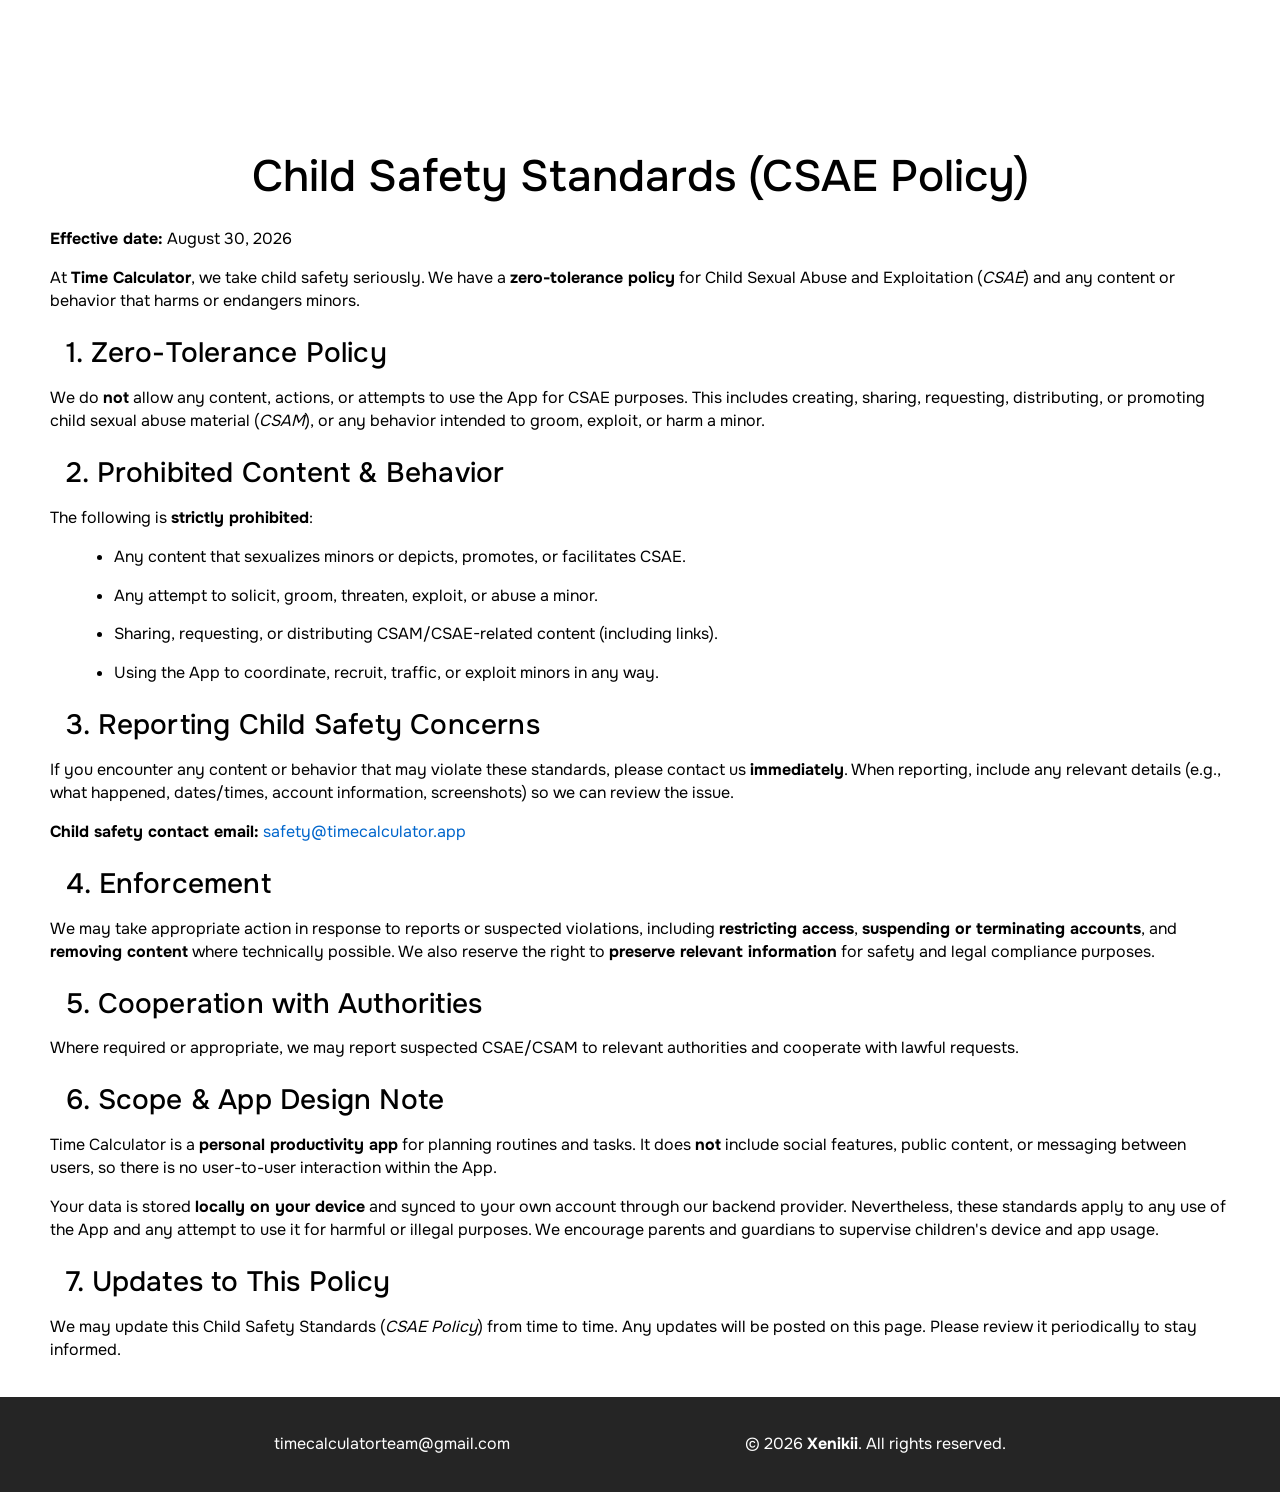
==== child-safety-standards.html @ 163e354d "feat: add main content" ====
<!DOCTYPE html>
<html lang="en">
<head>
    <meta charset="UTF-8">
    <meta name="viewport" content="width=device-width, initial-scale=1.0">
    <title>Child Safety Standards - Time Calculator</title>
    <link rel="stylesheet" href="index.css">
    <link rel="icon" type="image/x-icon" href="data:image/svg+xml,<svg xmlns='http://www.w3.org/2000/svg' viewBox='0 0 100 100'><circle cx='50' cy='50' r='45' fill='%23333'/><text x='50' y='65' font-size='60' fill='white' text-anchor='middle' font-family='Arial' font-weight='bold'>TC</text></svg>">
</head>
<body>
<div class="content-data">
    <h1>Child Safety Standards (CSAE Policy)</h1>

    <p><strong>Effective date:</strong> August 30, 2026</p>

    <p>At <strong>Time Calculator</strong>, we take child safety seriously. We have a <strong>zero-tolerance policy</strong> for Child Sexual Abuse and Exploitation (<em>CSAE</em>) and any content or behavior that harms or endangers minors.</p>

    <h2>1. Zero-Tolerance Policy</h2>

    <p>We do <strong>not</strong> allow any content, actions, or attempts to use the App for CSAE purposes. This includes creating, sharing, requesting, distributing, or promoting child sexual abuse material (<em>CSAM</em>), or any behavior intended to groom, exploit, or harm a minor.</p>

    <h2>2. Prohibited Content & Behavior</h2>

    <p>The following is <strong>strictly prohibited</strong>:</p>

    <ul>
        <li>Any content that sexualizes minors or depicts, promotes, or facilitates CSAE.</li>
        <li>Any attempt to solicit, groom, threaten, exploit, or abuse a minor.</li>
        <li>Sharing, requesting, or distributing CSAM/CSAE-related content (including links).</li>
        <li>Using the App to coordinate, recruit, traffic, or exploit minors in any way.</li>
    </ul>

    <h2>3. Reporting Child Safety Concerns</h2>

    <p>If you encounter any content or behavior that may violate these standards, please contact us <strong>immediately</strong>. When reporting, include any relevant details (e.g., what happened, dates/times, account information, screenshots) so we can review the issue.</p>

    <p><strong>Child safety contact email:</strong> <a href="mailto:safety@timecalculator.app">safety@timecalculator.app</a></p>

    <h2>4. Enforcement</h2>

    <p>We may take appropriate action in response to reports or suspected violations, including <strong>restricting access</strong>, <strong>suspending or terminating accounts</strong>, and <strong>removing content</strong> where technically possible. We also reserve the right to <strong>preserve relevant information</strong> for safety and legal compliance purposes.</p>

    <h2>5. Cooperation with Authorities</h2>

    <p>Where required or appropriate, we may report suspected CSAE/CSAM to relevant authorities and cooperate with lawful requests.</p>

    <h2>6. Scope & App Design Note</h2>

    <p>Time Calculator is a <strong>personal productivity app</strong> for planning routines and tasks. It does <strong>not</strong> include social features, public content, or messaging between users, so there is no user-to-user interaction within the App.</p>

    <p>Your data is stored <strong>locally on your device</strong> and synced to your own account through our backend provider. Nevertheless, these standards apply to any use of the App and any attempt to use it for harmful or illegal purposes. We encourage parents and guardians to supervise children's device and app usage.</p>

    <h2>7. Updates to This Policy</h2>

    <p>We may update this Child Safety Standards (<em>CSAE Policy</em>) from time to time. Any updates will be posted on this page. Please review it periodically to stay informed.</p>
</div>
<footer>
    <p><a href="mailto:timecalculatorteam@gmail.com">timecalculatorteam@gmail.com</a></p>
    <p>© 2026 <strong>Xenikii</strong>. All rights reserved.</p>
</footer>
</body>
</html>
---- index.css ----
/* Import Onest font variants */
@font-face {
    font-family: 'Onest';
    src: url('fonts/onest/onest_regular.ttf') format('truetype');
    font-weight: 400;
}

@font-face {
    font-family: 'Onest';
    src: url('fonts/onest/onest_medium.ttf') format('truetype');
    font-weight: 500;
}

@font-face {
    font-family: 'Onest';
    src: url('fonts/onest/onest_bold.ttf') format('truetype');
    font-weight: 700;
}

@font-face {
    font-family: 'Onest';
    src: url('fonts/onest/onest_light.ttf') format('truetype');
    font-weight: 300;
}

/* Global Styles */
body, html {
    font-family: 'Onest', sans-serif;
    margin: 0;
    padding: 0;
    background: #ffffff;
    color: #333;
    min-height: 100vh;
    display: flex;
    flex-direction: column;
}

.content-data {
    padding: 120px 50px 20px 50px;
    flex: 1;
}

/* Headline Large - H1 */
h1 {
    font-size: 44px;
    line-height: 1.25;
    font-weight: 500;
    letter-spacing: 0;
    color: black;
    margin-bottom: 24px;
    text-align: center;
}

/* Headline Medium - H2 */
h2 {
    font-size: 28px;
    line-height: 1.24;
    font-weight: 500;
    letter-spacing: 0.2px;
    color: black;
    margin-bottom: 16px;
    margin-left: 16px;
}

/* Headline Small - H3 */
h3 {
    font-size: 22px;
    line-height: 1.33;
    font-weight: 500;
    color: black;
    margin-bottom: 16px;
}

/* Body Text - P */
p, li {
    font-size: 16px;
    line-height: 1.43;
    font-weight: 400;
    color: black;
    margin-bottom: 16px;
}

/* Links */
a {
    color: #0066cc;
    text-decoration: none;
}

a:hover {
    text-decoration: underline;
}

/* Lists */
ul, ol {
    margin-left: 24px;
    margin-bottom: 16px;
}

/* Footer */
footer > p, footer a {
    color: white;
}

footer {
    margin-top: auto;
    background: #252525;
    color: white;
    padding: 20px 40px;
    display: flex;
    justify-content: space-evenly;
}

footer a {
    color: white;
    text-decoration: none;
}

footer a:hover {
    text-decoration: underline;
}

/* Responsive Design */
@media screen and (max-width: 600px) {
    footer {
        flex-direction: column;
        align-items: center;
        flex-wrap: wrap-reverse;
    }

    footer > p {
        padding: 0;
        margin: 4px;
    }

    h1 {
        font-size: 36px;
        margin-bottom: 20px;
    }

    h2 {
        font-size: 24px;
        margin-bottom: 12px;
        margin-left: 4px;
    }

    h3 {
        font-size: 16px;
        margin-bottom: 8px;
    }

    p, li {
        font-size: 14px;
        margin-bottom: 6px;
    }

    .content-data {
        padding: 80px 20px 8px 20px;
    }
}
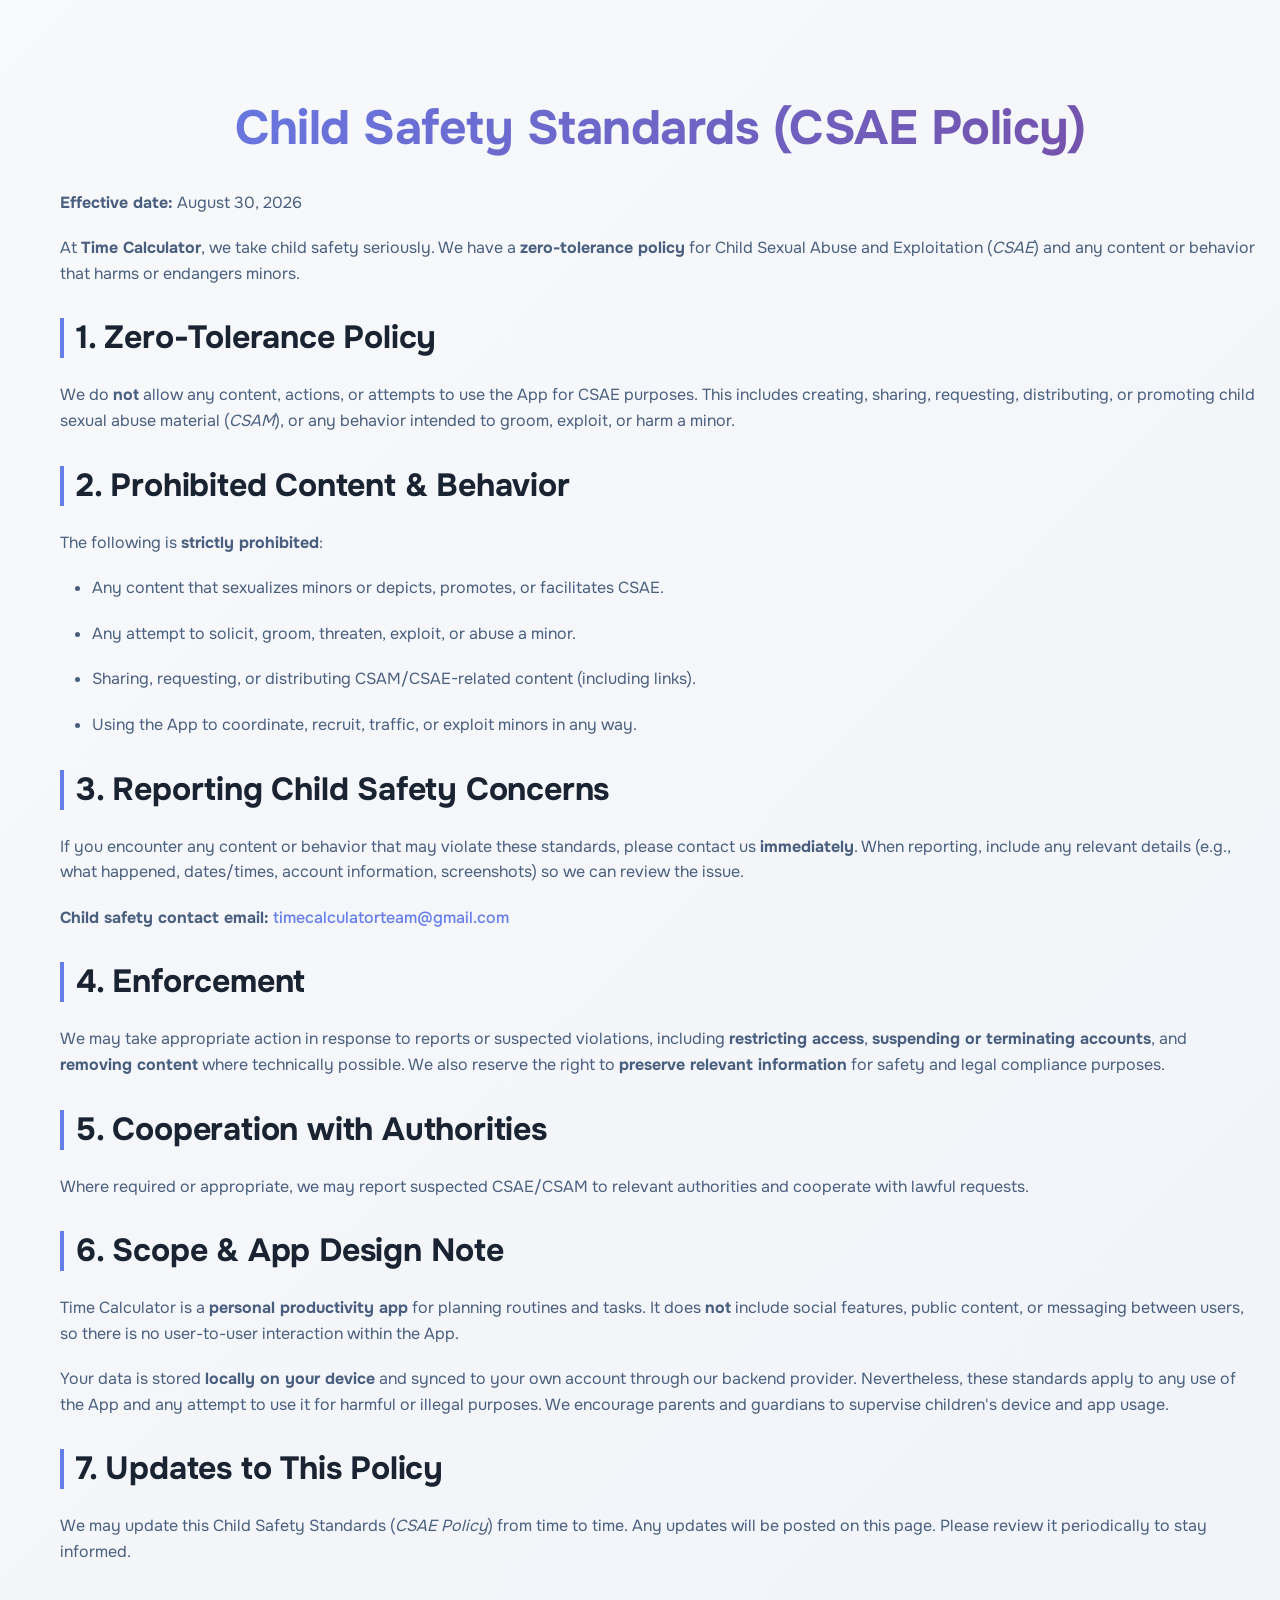
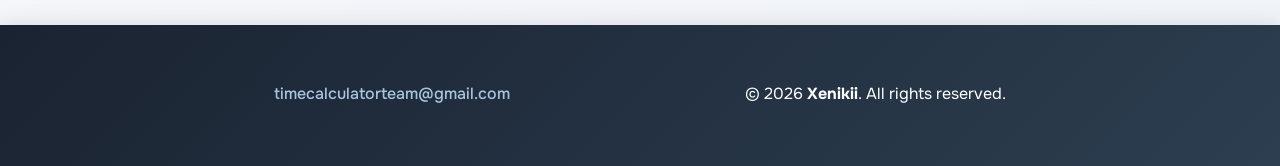
==== commit 4f1b1b3e: "fix: email" ====
--- a/child-safety-standards.html
+++ b/child-safety-standards.html
@@ -34,7 +34,7 @@
 
     <p>If you encounter any content or behavior that may violate these standards, please contact us <strong>immediately</strong>. When reporting, include any relevant details (e.g., what happened, dates/times, account information, screenshots) so we can review the issue.</p>
 
-    <p><strong>Child safety contact email:</strong> <a href="mailto:safety@timecalculator.app">safety@timecalculator.app</a></p>
+    <p><strong>Child safety contact email:</strong> <a href="mailto:timecalculatorteam@gmail.com">timecalculatorteam@gmail.com</a></p>
 
     <h2>4. Enforcement</h2>
 
--- a/index.css
+++ b/index.css
@@ -28,72 +28,92 @@
     font-family: 'Onest', sans-serif;
     margin: 0;
     padding: 0;
-    background: #ffffff;
-    color: #333;
+    background: linear-gradient(135deg, #f8f9fb 0%, #f0f3f8 100%);
+    color: #2c3e50;
     min-height: 100vh;
     display: flex;
     flex-direction: column;
+    overflow-x: hidden;
+    width: 100%;
 }
 
 .content-data {
-    padding: 120px 50px 20px 50px;
+    padding: 100px 60px 40px 60px;
     flex: 1;
+    max-width: 1200px;
+    margin: 0 auto;
+    width: 100%;
 }
 
 /* Headline Large - H1 */
 h1 {
-    font-size: 44px;
-    line-height: 1.25;
-    font-weight: 500;
-    letter-spacing: 0;
-    color: black;
-    margin-bottom: 24px;
+    font-size: 48px;
+    line-height: 1.2;
+    font-weight: 600;
+    letter-spacing: -0.5px;
+    color: #1a2332;
+    margin-bottom: 32px;
+    margin-top: 0;
     text-align: center;
+    background: linear-gradient(135deg, #667eea 0%, #764ba2 100%);
+    -webkit-background-clip: text;
+    -webkit-text-fill-color: transparent;
+    background-clip: text;
 }
 
 /* Headline Medium - H2 */
 h2 {
-    font-size: 28px;
-    line-height: 1.24;
-    font-weight: 500;
-    letter-spacing: 0.2px;
-    color: black;
-    margin-bottom: 16px;
-    margin-left: 16px;
+    font-size: 32px;
+    line-height: 1.25;
+    font-weight: 600;
+    letter-spacing: -0.2px;
+    color: #1a2332;
+    margin-bottom: 24px;
+    margin-top: 32px;
+    margin-left: 0;
+    padding-left: 12px;
+    border-left: 4px solid #667eea;
 }
 
 /* Headline Small - H3 */
 h3 {
-    font-size: 22px;
-    line-height: 1.33;
-    font-weight: 500;
-    color: black;
-    margin-bottom: 16px;
+    font-size: 24px;
+    line-height: 1.35;
+    font-weight: 600;
+    color: #2c3e50;
+    margin-bottom: 20px;
+    margin-top: 24px;
 }
 
 /* Body Text - P */
 p, li {
     font-size: 16px;
-    line-height: 1.43;
+    line-height: 1.6;
     font-weight: 400;
-    color: black;
-    margin-bottom: 16px;
+    color: #4a5f7f;
+    margin-bottom: 20px;
 }
 
 /* Links */
 a {
-    color: #0066cc;
+    color: #667eea;
     text-decoration: none;
+    transition: all 0.3s ease;
+    font-weight: 500;
 }
 
 a:hover {
+    color: #764ba2;
     text-decoration: underline;
+    text-decoration-thickness: 2px;
+    text-underline-offset: 4px;
 }
 
 /* Lists */
 ul, ol {
     margin-left: 24px;
-    margin-bottom: 16px;
+    margin-bottom: 24px;
+    padding-left: 8px;
 }
 
 /* Footer */
@@ -103,57 +123,87 @@
 
 footer {
     margin-top: auto;
-    background: #252525;
+    background: linear-gradient(135deg, #1a2332 0%, #2c3e50 100%);
     color: white;
-    padding: 20px 40px;
+    padding: 40px 60px;
     display: flex;
     justify-content: space-evenly;
+    align-items: center;
+    gap: 20px;
+    box-shadow: 0 -2px 20px rgba(0, 0, 0, 0.1);
 }
 
 footer a {
+    color: #a8c5e0;
+    text-decoration: none;
+    transition: all 0.3s ease;
+    font-weight: 500;
+}
+
+footer a:hover {
     color: white;
-    text-decoration: none;
-}
-
-footer a:hover {
     text-decoration: underline;
+    text-decoration-thickness: 2px;
+    text-underline-offset: 4px;
 }
 
 /* Responsive Design */
 @media screen and (max-width: 600px) {
+    html, body {
+        overflow-x: hidden;
+        width: 100%;
+        box-sizing: border-box;
+    }
+
+    * {
+        box-sizing: border-box;
+        max-width: 100%;
+    }
+
     footer {
         flex-direction: column;
         align-items: center;
         flex-wrap: wrap-reverse;
+        padding: 30px 20px;
+        width: 100%;
     }
 
     footer > p {
         padding: 0;
-        margin: 4px;
+        margin: 8px;
     }
 
     h1 {
         font-size: 36px;
-        margin-bottom: 20px;
+        margin-bottom: 24px;
+        word-wrap: break-word;
     }
 
     h2 {
-        font-size: 24px;
+        font-size: 26px;
+        margin-bottom: 16px;
+        margin-left: 0;
+        padding-left: 8px;
+        word-wrap: break-word;
+    }
+
+    h3 {
+        font-size: 18px;
         margin-bottom: 12px;
-        margin-left: 4px;
-    }
-
-    h3 {
-        font-size: 16px;
-        margin-bottom: 8px;
+        margin-top: 16px;
+        word-wrap: break-word;
     }
 
     p, li {
-        font-size: 14px;
-        margin-bottom: 6px;
+        font-size: 15px;
+        margin-bottom: 12px;
+        word-wrap: break-word;
     }
 
     .content-data {
-        padding: 80px 20px 8px 20px;
-    }
-}
+        padding: 80px 20px 20px 20px;
+        max-width: 100%;
+        width: 100%;
+        box-sizing: border-box;
+    }
+}
